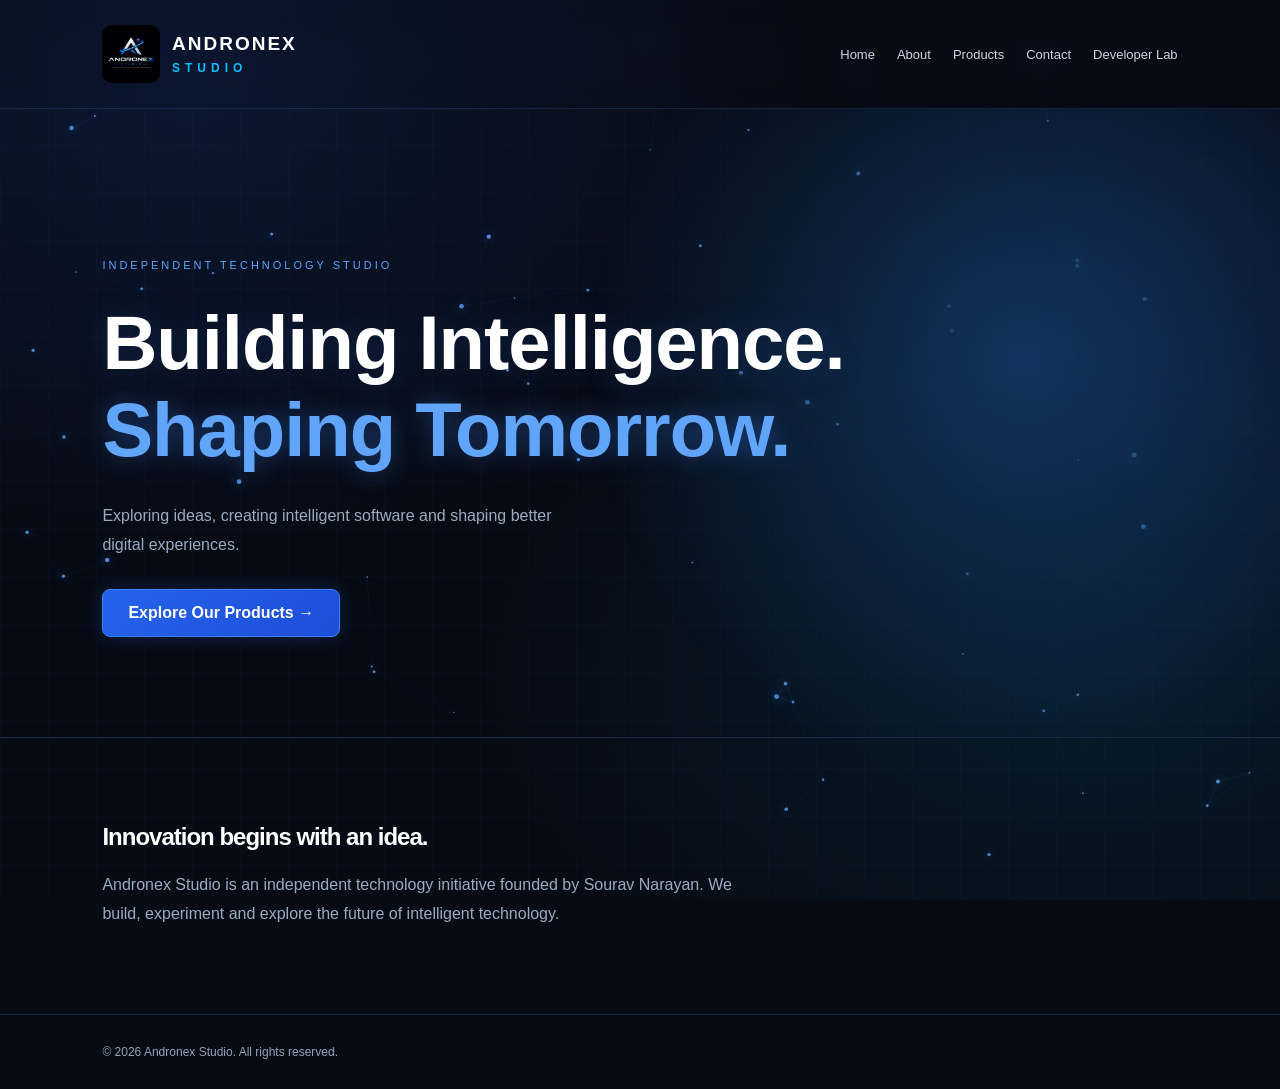
==== index.html @ 40388512 "Update index.html" ====
<!DOCTYPE html>
<html lang="en">

<head>
  <meta charset="UTF-8">
  <meta name="viewport" content="width=device-width, initial-scale=1.0">

  <!-- Primary SEO -->
  <title>Andronex Studio | Building Intelligence. Shaping Tomorrow.</title>

  <meta name="description" content="Andronex Studio is an independent technology initiative founded by Sourav Narayan, developing intelligent digital products including Orvyn, SouravAI, Growpro and GoStock.">

  <meta name="author" content="Sourav Narayan">
  <meta name="robots" content="index, follow">
  <meta name="theme-color" content="#070b14">

  <!-- Canonical URL -->
  <link rel="canonical" href="https://andronexstudio.netlify.app/">

  <!-- Google Verification -->
  <meta name="google-site-verification" content="xWqWdfDBI7e3Ag2dcmQjsqgkPykjrqPVsRVm8r3K-5A">

  <!-- Open Graph -->
  <meta property="og:type" content="website">
  <meta property="og:title" content="Andronex Studio | Building Intelligence">
  <meta property="og:description" content="Building intelligent software and shaping better digital experiences. Explore products by Andronex Studio.">
  <meta property="og:url" content="https://andronexstudio.netlify.app/">
  <meta property="og:site_name" content="Andronex Studio">
  <meta property="og:image" content="https://andronexstudio.netlify.app/andronex-logo.png">

  <!-- Twitter Card -->
  <meta name="twitter:card" content="summary">
  <meta name="twitter:title" content="Andronex Studio">
  <meta name="twitter:description" content="Building Intelligence. Shaping Tomorrow.">
  <meta name="twitter:image" content="https://andronexstudio.netlify.app/andronex-logo.png">

  <!-- Favicon -->
  <link rel="icon" type="image/png" href="andronex-logo.png">

  <!-- Stylesheet -->
  <link rel="stylesheet" href="styles.css">

  <!-- Structured Data -->
  <script type="application/ld+json">
  {
    "@context": "https://schema.org",
    "@graph": [
      {
        "@type": "Organization",
        "@id": "https://andronexstudio.netlify.app/#organization",
        "name": "Andronex Studio",
        "url": "https://andronexstudio.netlify.app/",
        "description": "An independent technology initiative founded by Sourav Narayan, building intelligent digital products.",
        "founder": {
          "@type": "Person",
          "name": "Sourav Narayan"
        },
        "logo": {
          "@type": "ImageObject",
          "url": "https://andronexstudio.netlify.app/andronex-logo.png"
        },
        "brand": [
          {"@type": "Brand", "name": "Orvyn"},
          {"@type": "Brand", "name": "SouravAI"},
          {"@type": "Brand", "name": "Growpro"},
          {"@type": "Brand", "name": "GoStock"}
        ]
      },
      {
        "@type": "WebSite",
        "@id": "https://andronexstudio.netlify.app/#website",
        "url": "https://andronexstudio.netlify.app/",
        "name": "Andronex Studio",
        "publisher": {
          "@id": "https://andronexstudio.netlify.app/#organization"
        },
        "inLanguage": "en"
      }
    ]
  }
  </script>
</head>
<body>

  <canvas id="neural-bg"></canvas>

  <script src="script.js"></script>

  <header>

    <a href="index.html" class="brand">
      <img
        src="andronex-logo.png"
        alt="Andronex Studio Logo"
        class="brand-logo"
      >

      <div class="brand-name">
        ANDRONEX
        <span>STUDIO</span>
      </div>
    </a>

    <nav>
      <a href="index.html">Home</a>
      <a href="about.html">About</a>
      <a href="products.html">Products</a>
      <a href="contact.html">Contact</a>
      <a href="developer-lab.html">Developer Lab</a>
    </nav>

  </header>

  <main class="hero">

    <div class="tag">INDEPENDENT TECHNOLOGY STUDIO</div>

    <h1>
      Building Intelligence.<br>
      <span>Shaping Tomorrow.</span>
    </h1>

    <p>
      Exploring ideas, creating intelligent software
      and shaping better digital experiences.
    </p>

    <a class="btn" href="products.html">
      Explore Our Products →
    </a>

  </main>

  <section class="about">

    <h2>Innovation begins with an idea.</h2>

    <p>
      Andronex Studio is an independent technology
      initiative founded by Sourav Narayan.
      We build, experiment and explore the future
      of intelligent technology.
    </p>

  </section>

  <footer>
    © 2026 Andronex Studio. All rights reserved.
  </footer>

</body>
</html>
---- styles.css ----
* {
  margin: 0;
  padding: 0;
  box-sizing: border-box;
}

body {
  background: #070b14;
  color: white;
  font-family: Arial, sans-serif;
}

header {
  display: flex;
  justify-content: space-between;
  align-items: center;
  padding: 25px 8%;
  border-bottom: 1px solid #1b2a40;
}

.logo {
  font-size: 21px;
  font-weight: bold;
  letter-spacing: 2px;
}

.logo span {
  display: block;
  color: #60a5fa;
  font-size: 10px;
  letter-spacing: 5px;
}

nav {
  display: flex;
  gap: 22px;
}

nav a {
  color: #aabbd0;
  text-decoration: none;
  font-size: 13px;
}

nav a:hover {
  color: #60a5fa;
}

.hero {
  min-height: 590px;
  padding: 150px 8% 100px;
  background:
    radial-gradient(
      circle at 80% 40%,
      #12335b 0%,
      transparent 40%
    );
}

.tag {
  color: #60a5fa;
  font-size: 11px;
  letter-spacing: 3px;
}

h1 {
  font-size: clamp(38px, 7vw, 76px);
  margin: 28px 0;
  line-height: 1.15;
}

h1 span {
  color: #60a5fa;
}

.hero p {
  color: #9aabc0;
  max-width: 450px;
  line-height: 1.8;
}

.btn {
  display: inline-block;
  margin-top: 30px;
  padding: 15px 24px;
  background: #60a5fa;
  color: #07101e;
  text-decoration: none;
  border-radius: 5px;
  font-weight: bold;
}

.about {
  padding: 85px 8%;
  border-top: 1px solid #1b2a40;
}

.about h2 {
  margin-bottom: 20px;
}

.about p {
  color: #9aabc0;
  line-height: 1.8;
  max-width: 650px;
}

footer {
  padding: 30px 8%;
  color: #71839a;
  border-top: 1px solid #1b2a40;
  font-size: 12px;
}

@media(max-width: 600px) {
  header {
    flex-direction: column;
    gap: 20px;
  }

  nav {
    gap: 13px;
    flex-wrap: wrap;
    justify-content: center;
  }

  .hero {
    padding-top: 110px;
  }
}

/* ===== ANDRONEX PREMIUM UPGRADE ===== */

html {
    scroll-behavior: smooth;
}

body {
    background:
        radial-gradient(ellipse at 15% 10%, rgba(37, 99, 235, 0.13), transparent 40%),
        radial-gradient(ellipse at 85% 75%, rgba(14, 165, 233, 0.10), transparent 40%),
        #070b14;
    background-attachment: fixed;
}

/* Selection */
::selection {
    background: #2563eb;
    color: white;
}

/* Header */
header {
    backdrop-filter: blur(14px);
    -webkit-backdrop-filter: blur(14px);
    border-bottom: 1px solid rgba(96, 165, 250, 0.15);
}

/* Navigation */
nav a {
    transition: color 0.3s ease, text-shadow 0.3s ease;
}

nav a:hover {
    color: #60a5fa;
    text-shadow: 0 0 12px rgba(96, 165, 250, 0.7);
}

/* Main headings */
h1, h2 {
    letter-spacing: -1px;
}

h1 {
    text-shadow: 0 0 35px rgba(59, 130, 246, 0.2);
}

/* Buttons and links */
button, .btn {
    transition: all 0.3s ease;
}

button:hover, .btn:hover {
    transform: translateY(-3px);
    box-shadow: 0 0 22px rgba(59, 130, 246, 0.35);
}

/* Cards */
.card, .product-card {
    background: rgba(15, 23, 42, 0.65);
    border: 1px solid rgba(96, 165, 250, 0.16);
    border-radius: 16px;
    padding: 24px;
    transition: all 0.3s ease;
}

.card:hover, .product-card:hover {
    transform: translateY(-6px);
    border-color: rgba(96, 165, 250, 0.6);
    box-shadow: 0 12px 35px rgba(0, 80, 255, 0.12);
}

/* Footer */
footer {
    border-top: 1px solid rgba(96, 165, 250, 0.15);
    color: #94a3b8;
}

/* Mobile adjustments */
@media (max-width: 600px) {
    h1 {
        font-size: 2.2rem;
    }

    .card, .product-card {
        padding: 18px;
    }
}

/* ===== ANDRONEX BRAND IDENTITY ===== */

.brand {
    display: flex;
    align-items: center;
    gap: 12px;
    text-decoration: none;
}

.brand-symbol {
    width: 42px;
    height: 42px;
    display: grid;
    place-items: center;
    border: 1px solid #3b82f6;
    border-radius: 12px;
    color: #60a5fa;
    font-size: 25px;
    font-weight: 900;
    background: rgba(37, 99, 235, 0.12);
    box-shadow: 0 0 18px rgba(37, 99, 235, 0.2);
}

.brand-name {
    color: white;
    font-size: 19px;
    font-weight: 800;
    letter-spacing: 2px;
}

.brand-name span {
    display: block;
    color: #60a5fa;
    font-size: 9px;
    letter-spacing: 4px;
    margin-top: 3px;
}

/* Hero branding */
.hero {
    position: relative;
    overflow: hidden;
}

.hero::before {
    content: "";
    position: absolute;
    width: 260px;
    height: 260px;
    background: #2563eb;
    filter: blur(140px);
    opacity: 0.16;
    top: 10%;
    right: -80px;
    pointer-events: none;
}

.hero h1 span {
    color: #60a5fa;
    text-shadow: 0 0 25px rgba(59, 130, 246, 0.4);
}

header {
    display: flex;
    align-items: center;
    justify-content: space-between;
    flex-wrap: wrap;
    gap: 15px;
}

nav {
    display: flex;
    align-items: center;
    gap: 22px;
}

@media (max-width: 600px) {
    header {
        justify-content: center;
    }

    nav {
        justify-content: center;
        flex-wrap: wrap;
        gap: 15px;
    }
}

/* ===== PRODUCTS SHOWCASE ===== */

.products-section {
    max-width: 1000px;
    margin: 40px auto 80px;
    padding: 20px;
    display: grid;
    grid-template-columns: repeat(2, 1fr);
    gap: 25px;
}

.product-card {
    min-height: 240px;
}

.product-card h2 {
    font-size: 32px;
    color: #60a5fa;
    letter-spacing: 3px;
}

.product-card p {
    color: #cbd5e1;
    line-height: 1.7;
}

.product-card .status {
    color: #60a5fa;
    font-size: 13px;
    margin-top: 20px;
}

@media (max-width: 600px) {
    .products-section {
        grid-template-columns: 1fr;
    }
}

/* ===== NEURAL NETWORK BACKGROUND ===== */

#neural-bg {
    position: fixed;
    inset: 0;
    width: 100%;
    height: 100%;
    z-index: -1;
    pointer-events: none;
    opacity: 0.8;
}

body {
    position: relative;
    isolation: isolate;
}

header, main, section, footer {
    position: relative;
    z-index: 1;
}

/* Subtle futuristic grid */
body::after {
    content: "";
    position: fixed;
    inset: 0;
    z-index: -1;
    pointer-events: none;
    background-image:
        linear-gradient(rgba(59,130,246,0.035) 1px, transparent 1px),
        linear-gradient(90deg, rgba(59,130,246,0.035) 1px, transparent 1px);
    background-size: 48px 48px;
}

/* ===== CINEMATIC ENTRANCE ===== */

@keyframes fadeUp {
    from {
        opacity: 0;
        transform: translateY(35px);
        filter: blur(8px);
    }

    to {
        opacity: 1;
        transform: translateY(0);
        filter: blur(0);
    }
}

@keyframes logoReveal {
    from {
        opacity: 0;
        transform: scale(0.8);
        filter: blur(10px);
    }

    to {
        opacity: 1;
        transform: scale(1);
        filter: blur(0);
    }
}

.brand {
    animation: logoReveal 1s ease-out both;
}

.hero .tag {
    animation: fadeUp 0.8s ease-out 0.2s both;
}

.hero h1 {
    animation: fadeUp 1s ease-out 0.4s both;
}

.hero p {
    animation: fadeUp 1s ease-out 0.6s both;
}

.hero .btn {
    animation: fadeUp 1s ease-out 0.8s both;
}

.about, .products-section {
    animation: fadeUp 1s ease-out both;
}

/* Respect reduced-motion preferences */
@media (prefers-reduced-motion: reduce) {
    *, *::before, *::after {
        animation-duration: 0.01ms !important;
        animation-iteration-count: 1 !important;
        scroll-behavior: auto !important;
    }
}

.btn {
    display: inline-block;
    padding: 14px 25px;
    border: 1px solid #3b82f6;
    border-radius: 8px;
    background: linear-gradient(135deg, #2563eb, #1d4ed8);
    color: white;
    text-decoration: none;
    font-weight: 600;
    box-shadow: 0 0 18px rgba(37, 99, 235, 0.25);
}

.btn:hover {
    background: linear-gradient(135deg, #3b82f6, #2563eb);
    box-shadow: 0 0 30px rgba(59, 130, 246, 0.55);
}

/* ===== PROFESSIONAL NAVIGATION ===== */

nav a {
    position: relative;
    text-decoration: none;
    color: #cbd5e1;
    padding: 8px 0;
}

nav a::after {
    content: "";
    position: absolute;
    bottom: 0;
    left: 0;
    width: 0;
    height: 2px;
    background: #60a5fa;
    transition: width 0.3s ease;
}

nav a:hover::after {
    width: 100%;
}

nav a:hover {
    color: #60a5fa;
}

@media(max-width: 600px) {
    nav {
        width: 100%;
        justify-content: center;
    }

    nav a {
        font-size: 13px;
    }
}
/* ===== STUDIO TIMELINE ===== */

.timeline {
    max-width: 800px;
    margin: 70px auto;
    padding: 25px;
}

.timeline h2 {
    margin-bottom: 35px;
}

.timeline-card {
    padding: 20px;
    margin: 18px 0;
    border-left: 3px solid #3b82f6;
    background: rgba(15, 23, 42, 0.7);
    border-radius: 0 12px 12px 0;
    transition: 0.3s ease;
}

.timeline-card:hover {
    transform: translateX(7px);
    background: rgba(30, 58, 138, 0.2);
}

.timeline-card h3 {
    color: #60a5fa;
}

.timeline-card p {
    color: #cbd5e1;
    line-height: 1.7;
}

/* ===== FINAL PERFORMANCE POLISH ===== */

img {
    max-width: 100%;
    height: auto;
}

* {
    box-sizing: border-box;
}

body {
    margin: 0;
    overflow-x: hidden;
}

a:focus-visible {
    outline: 2px solid #60a5fa;
    outline-offset: 5px;
}

@media (max-width: 600px) {
    .hero {
        padding: 70px 20px;
    }

    .about {
        padding: 30px 20px;
    }
}
/* ANDRONEX STUDIO BRANDING */

.brand {
  display: flex;
  align-items: center;
  gap: 12px;
  text-decoration: none;
}

.brand-logo {
  width: 58px;
  height: 58px;
  object-fit: contain;
  border-radius: 10px;
  flex-shrink: 0;
}

.brand-name {
  font-weight: 800;
  letter-spacing: 2px;
  line-height: 1.4;
}

.brand-name span {
  display: block;
  color: #00bfff;
  font-size: 12px;
  letter-spacing: 5px;
}

@media (max-width: 600px) {
  .brand-logo {
    width: 42px;
    height: 42px;
  }

  .brand {
    gap: 8px;
  }

  .brand-name {
    font-size: 14px;
    letter-spacing: 1px;
  }

  .brand-name span {
    font-size: 10px;
    letter-spacing: 3px;
  }
}
/* GOSTOCK PRODUCT */

.product-card.gostock {
background: linear-gradient(
145deg,
#102c2b,
#0b1020 75%
);
border-color: #1d6258;
}

.product-card.gostock:hover {
border-color: #20d6ad;
}

.gostock .product-icon {
background: #16453e;
}

.gostock .product-category {
color: #42e6bd;
}

.gostock .status {
color: #72f0c7;
}

.gostock .btn {
background: #087f68;
border-color: #087f68;
}

.gostock .btn:hover {
background: #0ba487;
}

.gostock .btn-outline {
background: transparent;
border-color: #28776a;
}

.gostock .btn-outline:hover {
background: #123b35;
}
/* GROWPRO */

.product-card.growpro {
    background: linear-gradient(
        145deg,
        #142b32,
        #0b1020 75%
    );
    border-color: #24534d;
}

.product-card.growpro:hover {
    border-color: #35d6a0;
}

.growpro .product-icon {
    background: #173e39;
}

.growpro .product-category {
    color: #53e0ad;
}

.growpro .status {
    color: #75edbd;
}

.growpro .btn {
    background: #159b78;
    border-color: #159b78;
}

.growpro .btn:hover {
    background: #20b58e;
}

.growpro .btn-outline {
    background: transparent;
    border-color: #347c6b;
}

.growpro .btn-outline:hover {
    background: #173a34;
}
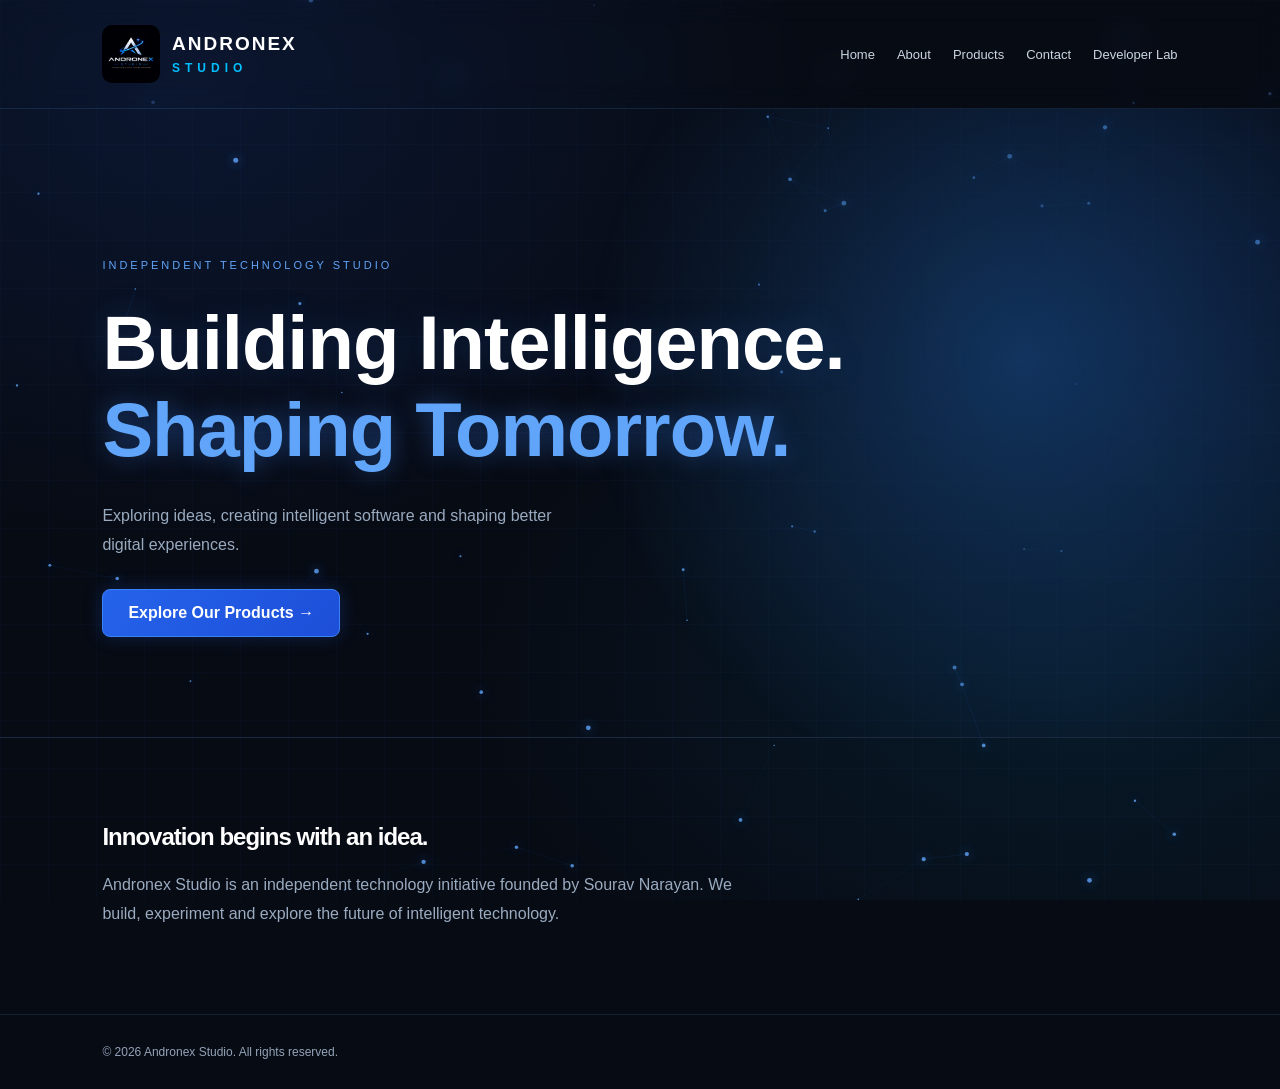
==== commit e980832f: "Update index.html" ====
--- a/index.html
+++ b/index.html
@@ -15,7 +15,7 @@
   <meta name="theme-color" content="#070b14">
 
   <!-- Canonical URL -->
-  <link rel="canonical" href="https://andronexstudio.netlify.app/">
+  <link rel="canonical" href="https://souravnarayan18-png.github.io/andronex-studio/">
 
   <!-- Google Verification -->
   <meta name="google-site-verification" content="xWqWdfDBI7e3Ag2dcmQjsqgkPykjrqPVsRVm8r3K-5A">
@@ -24,15 +24,15 @@
   <meta property="og:type" content="website">
   <meta property="og:title" content="Andronex Studio | Building Intelligence">
   <meta property="og:description" content="Building intelligent software and shaping better digital experiences. Explore products by Andronex Studio.">
-  <meta property="og:url" content="https://andronexstudio.netlify.app/">
+  <meta property="og:url" content="https://souravnarayan18-png.github.io/andronex-studio/">
   <meta property="og:site_name" content="Andronex Studio">
-  <meta property="og:image" content="https://andronexstudio.netlify.app/andronex-logo.png">
+  <meta property="og:image" content="https://souravnarayan18-png.github.io/andronex-studio/andronex-logo.png">
 
   <!-- Twitter Card -->
   <meta name="twitter:card" content="summary">
   <meta name="twitter:title" content="Andronex Studio">
   <meta name="twitter:description" content="Building Intelligence. Shaping Tomorrow.">
-  <meta name="twitter:image" content="https://andronexstudio.netlify.app/andronex-logo.png">
+  <meta name="twitter:image" content="https://souravnarayan18-png.github.io/andronex-studio/andronex-logo.png">
 
   <!-- Favicon -->
   <link rel="icon" type="image/png" href="andronex-logo.png">
@@ -47,9 +47,9 @@
     "@graph": [
       {
         "@type": "Organization",
-        "@id": "https://andronexstudio.netlify.app/#organization",
+        "@id": "https://souravnarayan18-png.github.io/andronex-studio/#organization",
         "name": "Andronex Studio",
-        "url": "https://andronexstudio.netlify.app/",
+        "url": "https://souravnarayan18-png.github.io/andronex-studio/",
         "description": "An independent technology initiative founded by Sourav Narayan, building intelligent digital products.",
         "founder": {
           "@type": "Person",
@@ -57,7 +57,7 @@
         },
         "logo": {
           "@type": "ImageObject",
-          "url": "https://andronexstudio.netlify.app/andronex-logo.png"
+          "url": "https://souravnarayan18-png.github.io/andronex-studio/andronex-logo.png"
         },
         "brand": [
           {"@type": "Brand", "name": "Orvyn"},
@@ -68,11 +68,11 @@
       },
       {
         "@type": "WebSite",
-        "@id": "https://andronexstudio.netlify.app/#website",
-        "url": "https://andronexstudio.netlify.app/",
+        "@id": "https://souravnarayan18-png.github.io/andronex-studio/#website",
+        "url": "https://souravnarayan18-png.github.io/andronex-studio/",
         "name": "Andronex Studio",
         "publisher": {
-          "@id": "https://andronexstudio.netlify.app/#organization"
+          "@id": "https://souravnarayan18-png.github.io/andronex-studio/#organization"
         },
         "inLanguage": "en"
       }
@@ -80,6 +80,7 @@
   }
   </script>
 </head>
+
 <body>
 
   <canvas id="neural-bg"></canvas>
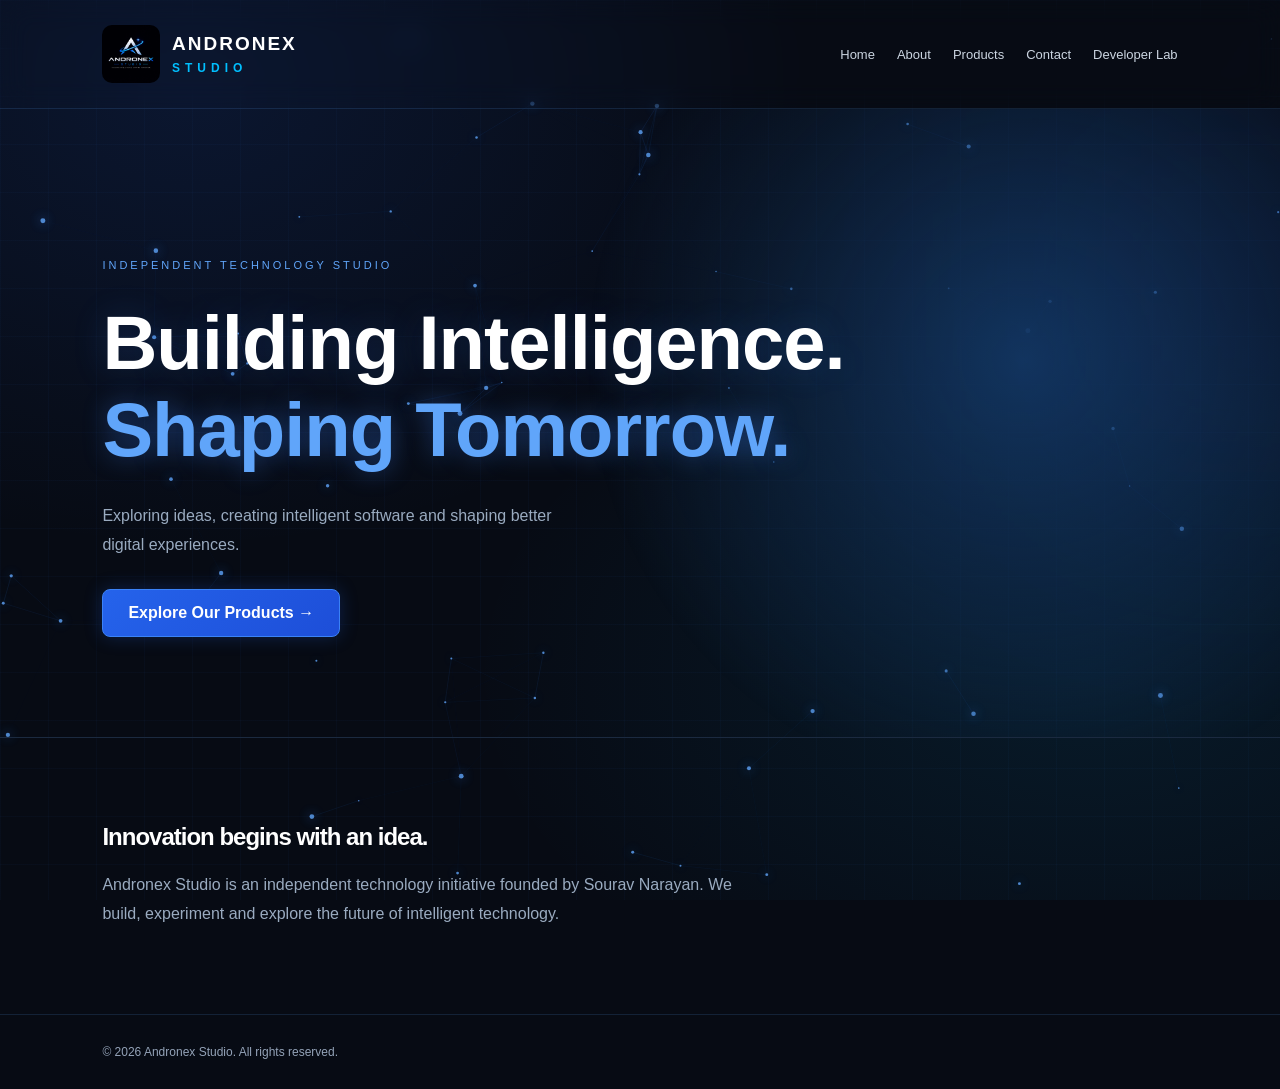
==== commit 0671eb4d: "Update index.html" ====
--- a/index.html
+++ b/index.html
@@ -42,42 +42,17 @@
 
   <!-- Structured Data -->
   <script type="application/ld+json">
-  {
-    "@context": "https://schema.org",
-    "@graph": [
-      {
-        "@type": "Organization",
-        "@id": "https://souravnarayan18-png.github.io/andronex-studio/#organization",
-        "name": "Andronex Studio",
-        "url": "https://souravnarayan18-png.github.io/andronex-studio/",
-        "description": "An independent technology initiative founded by Sourav Narayan, building intelligent digital products.",
-        "founder": {
-          "@type": "Person",
-          "name": "Sourav Narayan"
-        },
-        "logo": {
-          "@type": "ImageObject",
-          "url": "https://souravnarayan18-png.github.io/andronex-studio/andronex-logo.png"
-        },
-        "brand": [
-          {"@type": "Brand", "name": "Orvyn"},
-          {"@type": "Brand", "name": "SouravAI"},
-          {"@type": "Brand", "name": "Growpro"},
-          {"@type": "Brand", "name": "GoStock"}
-        ]
-      },
-      {
-        "@type": "WebSite",
-        "@id": "https://souravnarayan18-png.github.io/andronex-studio/#website",
-        "url": "https://souravnarayan18-png.github.io/andronex-studio/",
-        "name": "Andronex Studio",
-        "publisher": {
-          "@id": "https://souravnarayan18-png.github.io/andronex-studio/#organization"
-        },
-        "inLanguage": "en"
-      }
-    ]
+{
+  "@context": "https://schema.org",
+  "@type": "Organization",
+  "name": "Andronex Studio",
+  "url": "https://andronexstudio.netlify.app/",
+  "description": "Andronex Studio is an independent technology initiative founded by Sourav Narayan, developing AI-powered applications, intelligent digital products and innovative software solutions.",
+  "founder": {
+    "@type": "Person",
+    "name": "Sourav Narayan"
   }
+}
   </script>
 </head>
 
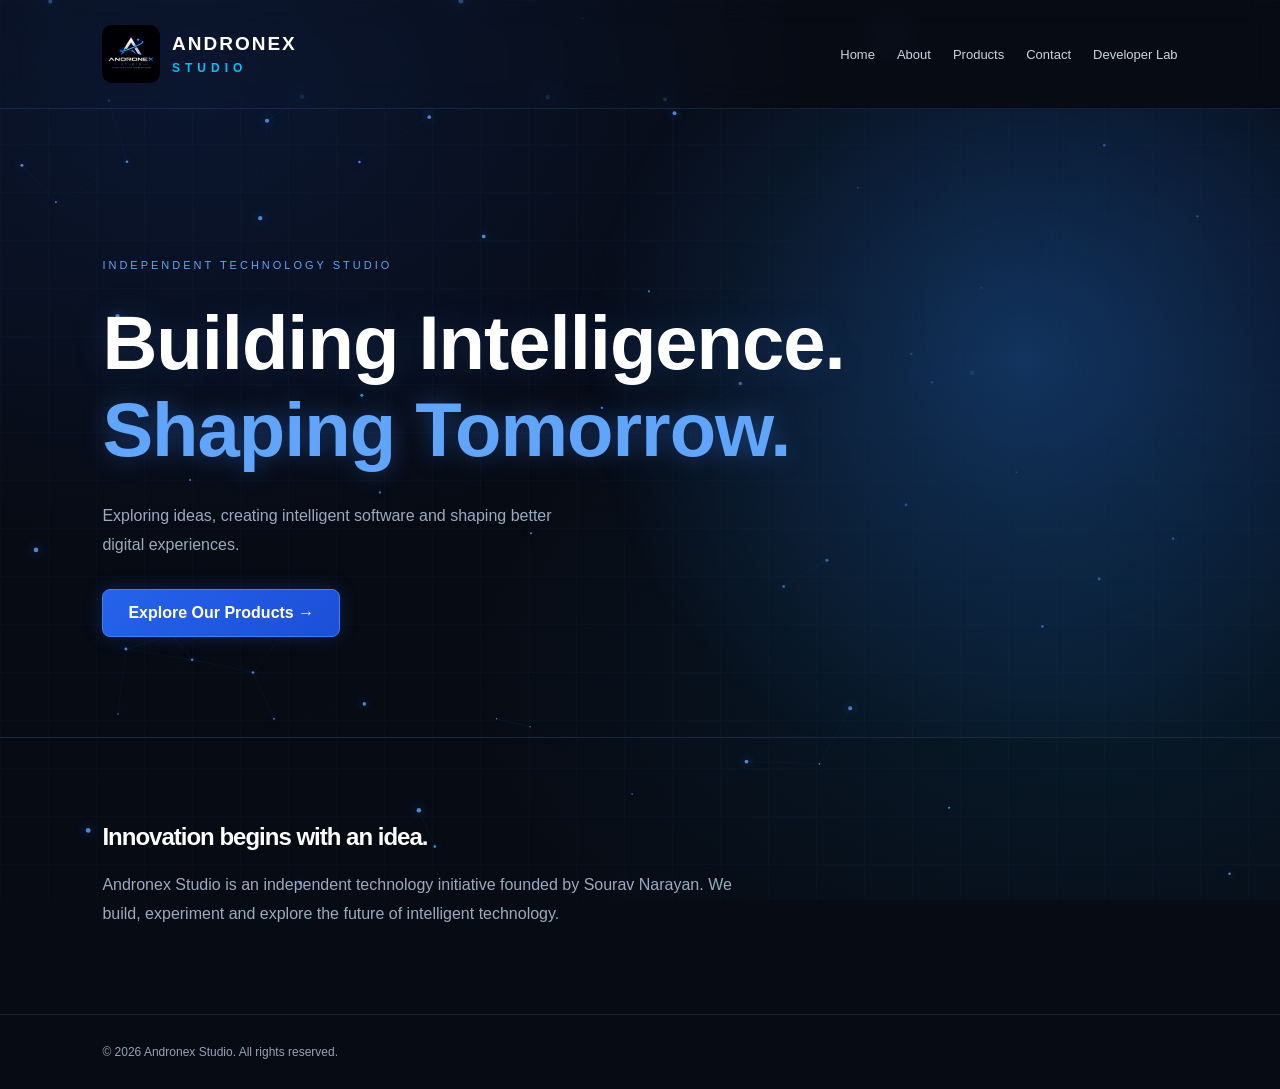
==== commit a9383b20: "Update index.html" ====
--- a/index.html
+++ b/index.html
@@ -41,15 +41,23 @@
   <link rel="stylesheet" href="styles.css">
 
   <!-- Structured Data -->
-  <script type="application/ld+json">
+  <!-- Andronex Studio Organization Schema -->
+<script type="application/ld+json">
 {
   "@context": "https://schema.org",
   "@type": "Organization",
+  "@id": "https://souravnarayan18-png.github.io/andronex-studio/#organization",
   "name": "Andronex Studio",
-  "url": "https://andronexstudio.netlify.app/",
+  "alternateName": "Andronex",
+  "url": "https://souravnarayan18-png.github.io/andronex-studio/",
+  "logo": {
+    "@type": "ImageObject",
+    "url": "https://souravnarayan18-png.github.io/andronex-studio/andronex-logo.png"
+  },
   "description": "Andronex Studio is an independent technology initiative founded by Sourav Narayan, developing AI-powered applications, intelligent digital products and innovative software solutions.",
   "founder": {
     "@type": "Person",
+    "@id": "https://souravnarayan18-png.github.io/andronex-studio/#founder",
     "name": "Sourav Narayan"
   }
 }
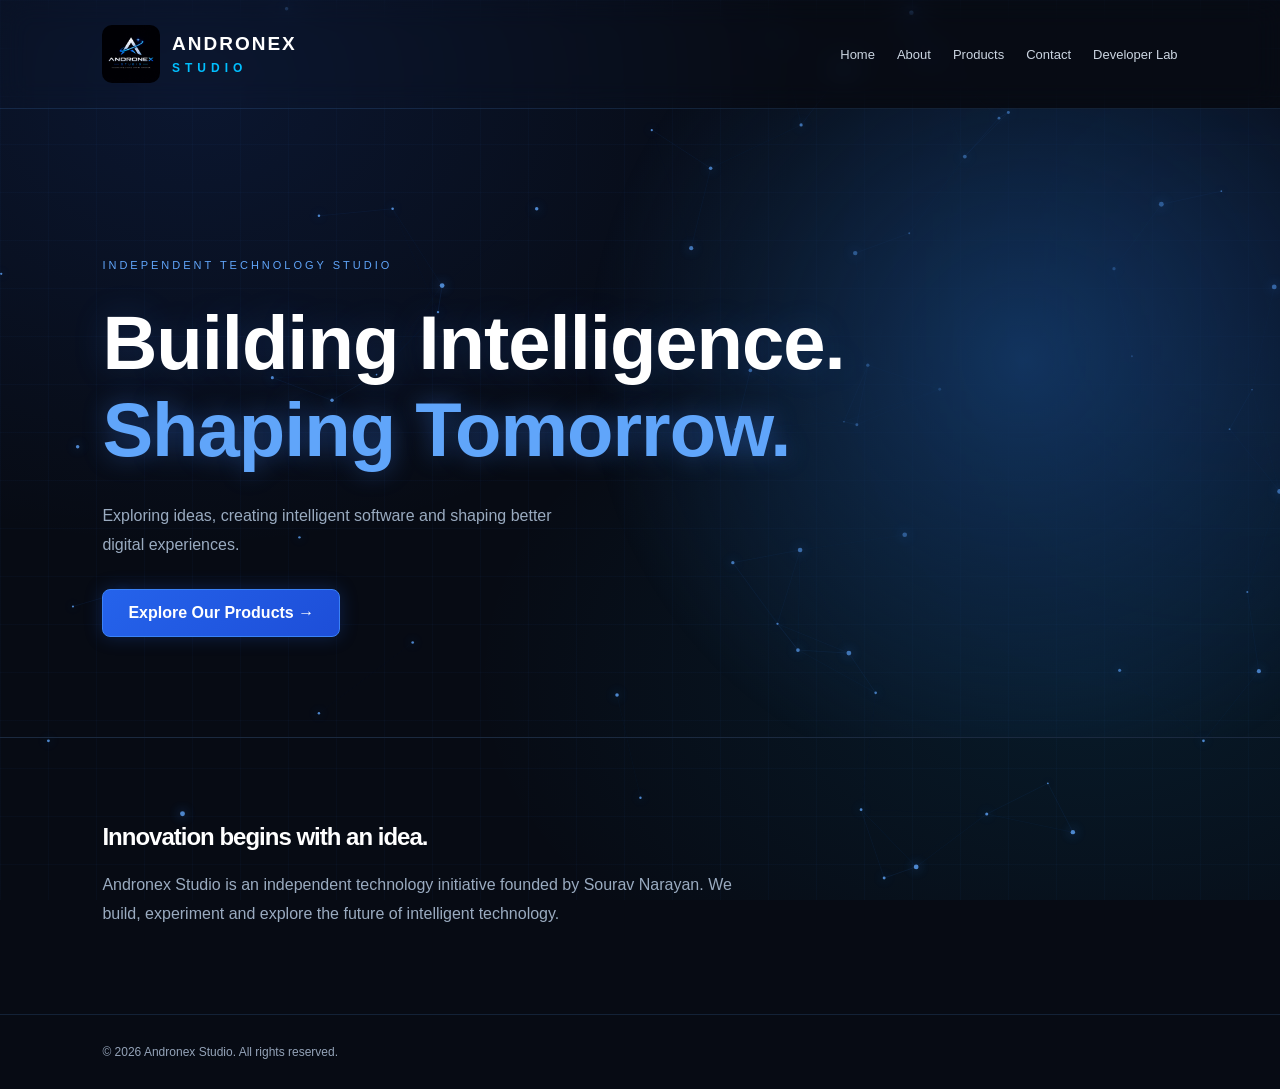
==== commit ea7e8782: "Update index.html" ====
--- a/index.html
+++ b/index.html
@@ -15,7 +15,7 @@
   <meta name="theme-color" content="#070b14">
 
   <!-- Canonical URL -->
-  <link rel="canonical" href="https://souravnarayan18-png.github.io/andronex-studio/">
+  <link rel="canonical" href="https://andronexstudio.netlify.app">
 
   <!-- Google Verification -->
   <meta name="google-site-verification" content="xWqWdfDBI7e3Ag2dcmQjsqgkPykjrqPVsRVm8r3K-5A">
@@ -24,15 +24,15 @@
   <meta property="og:type" content="website">
   <meta property="og:title" content="Andronex Studio | Building Intelligence">
   <meta property="og:description" content="Building intelligent software and shaping better digital experiences. Explore products by Andronex Studio.">
-  <meta property="og:url" content="https://souravnarayan18-png.github.io/andronex-studio/">
+  <meta property="og:url" content="https://andronexstudio.netlify.app">
   <meta property="og:site_name" content="Andronex Studio">
-  <meta property="og:image" content="https://souravnarayan18-png.github.io/andronex-studio/andronex-logo.png">
+  <meta property="og:image" content="https://andronexstudio.netlify.app/andronex-logo.png">
 
   <!-- Twitter Card -->
   <meta name="twitter:card" content="summary">
   <meta name="twitter:title" content="Andronex Studio">
   <meta name="twitter:description" content="Building Intelligence. Shaping Tomorrow.">
-  <meta name="twitter:image" content="https://souravnarayan18-png.github.io/andronex-studio/andronex-logo.png">
+  <meta name="twitter:image" content="https://andronexstudio.netlify.app/andronex-logo.png">
 
   <!-- Favicon -->
   <link rel="icon" type="image/png" href="andronex-logo.png">
@@ -46,10 +46,10 @@
 {
   "@context": "https://schema.org",
   "@type": "Organization",
-  "@id": "https://souravnarayan18-png.github.io/andronex-studio/#organization",
+  "@id": "https://andronexstudio.netlify.app/#organization",
   "name": "Andronex Studio",
   "alternateName": "Andronex",
-  "url": "https://souravnarayan18-png.github.io/andronex-studio/",
+  "url": "https://andronexstudio.netlify.app/",
   "logo": {
     "@type": "ImageObject",
     "url": "https://souravnarayan18-png.github.io/andronex-studio/andronex-logo.png"
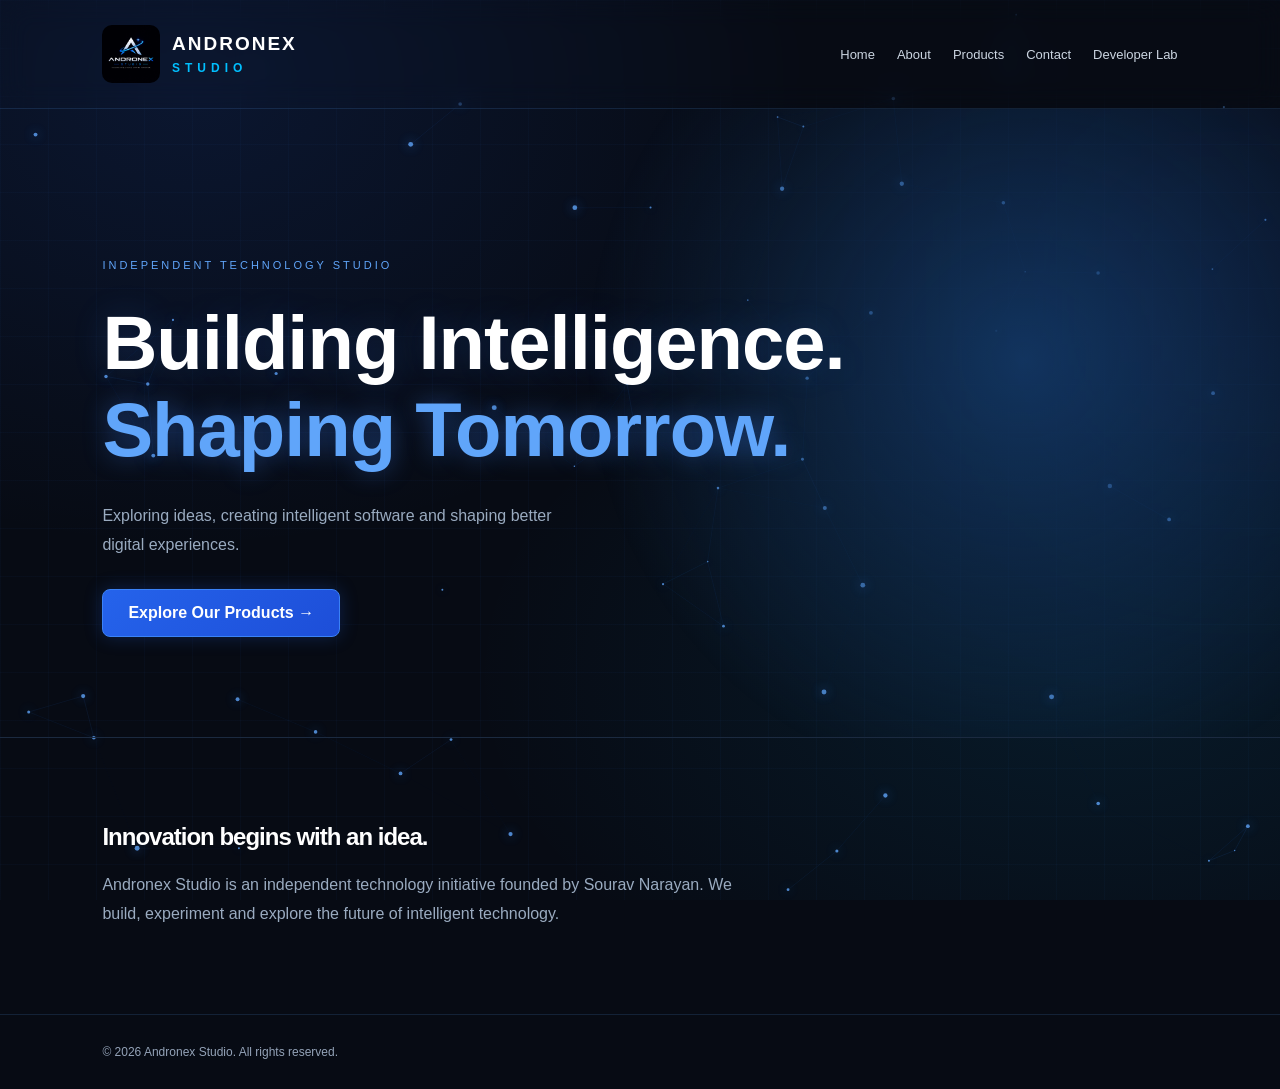
==== commit 07a870f3: "Update index.html" ====
--- a/index.html
+++ b/index.html
@@ -1,136 +1,76 @@
-<!DOCTYPE html>
-<html lang="en">
+<!DOCTYPE html>  <html lang="en">  <head>  
+  <meta charset="UTF-8">  
+  <meta name="viewport" content="width=device-width, initial-scale=1.0">    <!-- Primary SEO -->    <title>Andronex Studio | Building Intelligence. Shaping Tomorrow.</title>    <meta name="description" content="Andronex Studio is an independent technology initiative founded by Sourav Narayan, developing intelligent digital products including Orvyn, SouravAI, Growpro and GoStock.">    <meta name="author" content="Sourav Narayan">  
+  <meta name="robots" content="index, follow">  
+  <meta name="theme-color" content="#070b14">    <!-- Canonical URL -->    <link rel="canonical" href="https://souravnarayan18-png.github.io/andronex-studio/">    <!-- Google Verification -->    <meta name="google-site-verification" content="xWqWdfDBI7e3Ag2dcmQjsqgkPykjrqPVsRVm8r3K-5A">    <!-- Open Graph -->    <meta property="og:type" content="website">  
+  <meta property="og:title" content="Andronex Studio | Building Intelligence">  
+  <meta property="og:description" content="Building intelligent software and shaping better digital experiences. Explore products by Andronex Studio.">  
+  <meta property="og:url" content="https://souravnarayan18-png.github.io/andronex-studio/">  
+  <meta property="og:site_name" content="Andronex Studio">  
+  <meta property="og:image" content="https://souravnarayan18-png.github.io/andronex-studio/andronex-logo.png">    <!-- Twitter Card -->    <meta name="twitter:card" content="summary">  
+  <meta name="twitter:title" content="Andronex Studio">  
+  <meta name="twitter:description" content="Building Intelligence. Shaping Tomorrow.">  
+  <meta name="twitter:image" content="https://souravnarayan18-png.github.io/andronex-studio/andronex-logo.png">    <!-- Favicon -->    <link rel="icon" type="image/png" href="andronex-logo.png">    <!-- Stylesheet -->    <link rel="stylesheet" href="styles.css">    <!-- Structured Data -->    <script type="application/ld+json">  
+{  
+  "@context": "https://schema.org",  
+  "@type": "Organization",  
+  "name": "Andronex Studio",  
+  "url": "https://andronexstudio.netlify.app/",  
+  "description": "Andronex Studio is an independent technology initiative founded by Sourav Narayan, developing AI-powered applications, intelligent digital products and innovative software solutions.",  
+  "founder": {  
+    "@type": "Person",  
+    "name": "Sourav Narayan"  
+  }  
+}  
+  </script>  </head>  <body>  <canvas id="neural-bg"></canvas>
 
-<head>
-  <meta charset="UTF-8">
-  <meta name="viewport" content="width=device-width, initial-scale=1.0">
+  <script src="script.js"></script>    <header>  <a href="index.html" class="brand">  
+  <img  
+    src="andronex-logo.png"  
+    alt="Andronex Studio Logo"  
+    class="brand-logo"  
+  >  
 
-  <!-- Primary SEO -->
-  <title>Andronex Studio | Building Intelligence. Shaping Tomorrow.</title>
+  <div class="brand-name">  
+    ANDRONEX  
+    <span>STUDIO</span>  
+  </div>  
+</a>  
 
-  <meta name="description" content="Andronex Studio is an independent technology initiative founded by Sourav Narayan, developing intelligent digital products including Orvyn, SouravAI, Growpro and GoStock.">
+<nav>  
+  <a href="index.html">Home</a>  
+  <a href="about.html">About</a>  
+  <a href="products.html">Products</a>  
+  <a href="contact.html">Contact</a>  
+  <a href="developer-lab.html">Developer Lab</a>  
+</nav>
 
-  <meta name="author" content="Sourav Narayan">
-  <meta name="robots" content="index, follow">
-  <meta name="theme-color" content="#070b14">
+  </header>    <main class="hero">  <div class="tag">INDEPENDENT TECHNOLOGY STUDIO</div>  
 
-  <!-- Canonical URL -->
-  <link rel="canonical" href="https://andronexstudio.netlify.app">
+<h1>  
+  Building Intelligence.<br>  
+  <span>Shaping Tomorrow.</span>  
+</h1>  
 
-  <!-- Google Verification -->
-  <meta name="google-site-verification" content="xWqWdfDBI7e3Ag2dcmQjsqgkPykjrqPVsRVm8r3K-5A">
+<p>  
+  Exploring ideas, creating intelligent software  
+  and shaping better digital experiences.  
+</p>  
 
-  <!-- Open Graph -->
-  <meta property="og:type" content="website">
-  <meta property="og:title" content="Andronex Studio | Building Intelligence">
-  <meta property="og:description" content="Building intelligent software and shaping better digital experiences. Explore products by Andronex Studio.">
-  <meta property="og:url" content="https://andronexstudio.netlify.app">
-  <meta property="og:site_name" content="Andronex Studio">
-  <meta property="og:image" content="https://andronexstudio.netlify.app/andronex-logo.png">
+<a class="btn" href="products.html">  
+  Explore Our Products →  
+</a>
 
-  <!-- Twitter Card -->
-  <meta name="twitter:card" content="summary">
-  <meta name="twitter:title" content="Andronex Studio">
-  <meta name="twitter:description" content="Building Intelligence. Shaping Tomorrow.">
-  <meta name="twitter:image" content="https://andronexstudio.netlify.app/andronex-logo.png">
+  </main>    <section class="about">  <h2>Innovation begins with an idea.</h2>  
 
-  <!-- Favicon -->
-  <link rel="icon" type="image/png" href="andronex-logo.png">
+<p>  
+  Andronex Studio is an independent technology  
+  initiative founded by Sourav Narayan.  
+  We build, experiment and explore the future  
+  of intelligent technology.  
+</p>
 
-  <!-- Stylesheet -->
-  <link rel="stylesheet" href="styles.css">
-
-  <!-- Structured Data -->
-  <!-- Andronex Studio Organization Schema -->
-<script type="application/ld+json">
-{
-  "@context": "https://schema.org",
-  "@type": "Organization",
-  "@id": "https://andronexstudio.netlify.app/#organization",
-  "name": "Andronex Studio",
-  "alternateName": "Andronex",
-  "url": "https://andronexstudio.netlify.app/",
-  "logo": {
-    "@type": "ImageObject",
-    "url": "https://souravnarayan18-png.github.io/andronex-studio/andronex-logo.png"
-  },
-  "description": "Andronex Studio is an independent technology initiative founded by Sourav Narayan, developing AI-powered applications, intelligent digital products and innovative software solutions.",
-  "founder": {
-    "@type": "Person",
-    "@id": "https://souravnarayan18-png.github.io/andronex-studio/#founder",
-    "name": "Sourav Narayan"
-  }
-}
-  </script>
-</head>
-
-<body>
-
-  <canvas id="neural-bg"></canvas>
-
-  <script src="script.js"></script>
-
-  <header>
-
-    <a href="index.html" class="brand">
-      <img
-        src="andronex-logo.png"
-        alt="Andronex Studio Logo"
-        class="brand-logo"
-      >
-
-      <div class="brand-name">
-        ANDRONEX
-        <span>STUDIO</span>
-      </div>
-    </a>
-
-    <nav>
-      <a href="index.html">Home</a>
-      <a href="about.html">About</a>
-      <a href="products.html">Products</a>
-      <a href="contact.html">Contact</a>
-      <a href="developer-lab.html">Developer Lab</a>
-    </nav>
-
-  </header>
-
-  <main class="hero">
-
-    <div class="tag">INDEPENDENT TECHNOLOGY STUDIO</div>
-
-    <h1>
-      Building Intelligence.<br>
-      <span>Shaping Tomorrow.</span>
-    </h1>
-
-    <p>
-      Exploring ideas, creating intelligent software
-      and shaping better digital experiences.
-    </p>
-
-    <a class="btn" href="products.html">
-      Explore Our Products →
-    </a>
-
-  </main>
-
-  <section class="about">
-
-    <h2>Innovation begins with an idea.</h2>
-
-    <p>
-      Andronex Studio is an independent technology
-      initiative founded by Sourav Narayan.
-      We build, experiment and explore the future
-      of intelligent technology.
-    </p>
-
-  </section>
-
-  <footer>
-    © 2026 Andronex Studio. All rights reserved.
-  </footer>
-
-</body>
-</html>
+  </section>    <footer>  
+    © 2026 Andronex Studio. All rights reserved.  
+  </footer>  </body>  
+  </html>
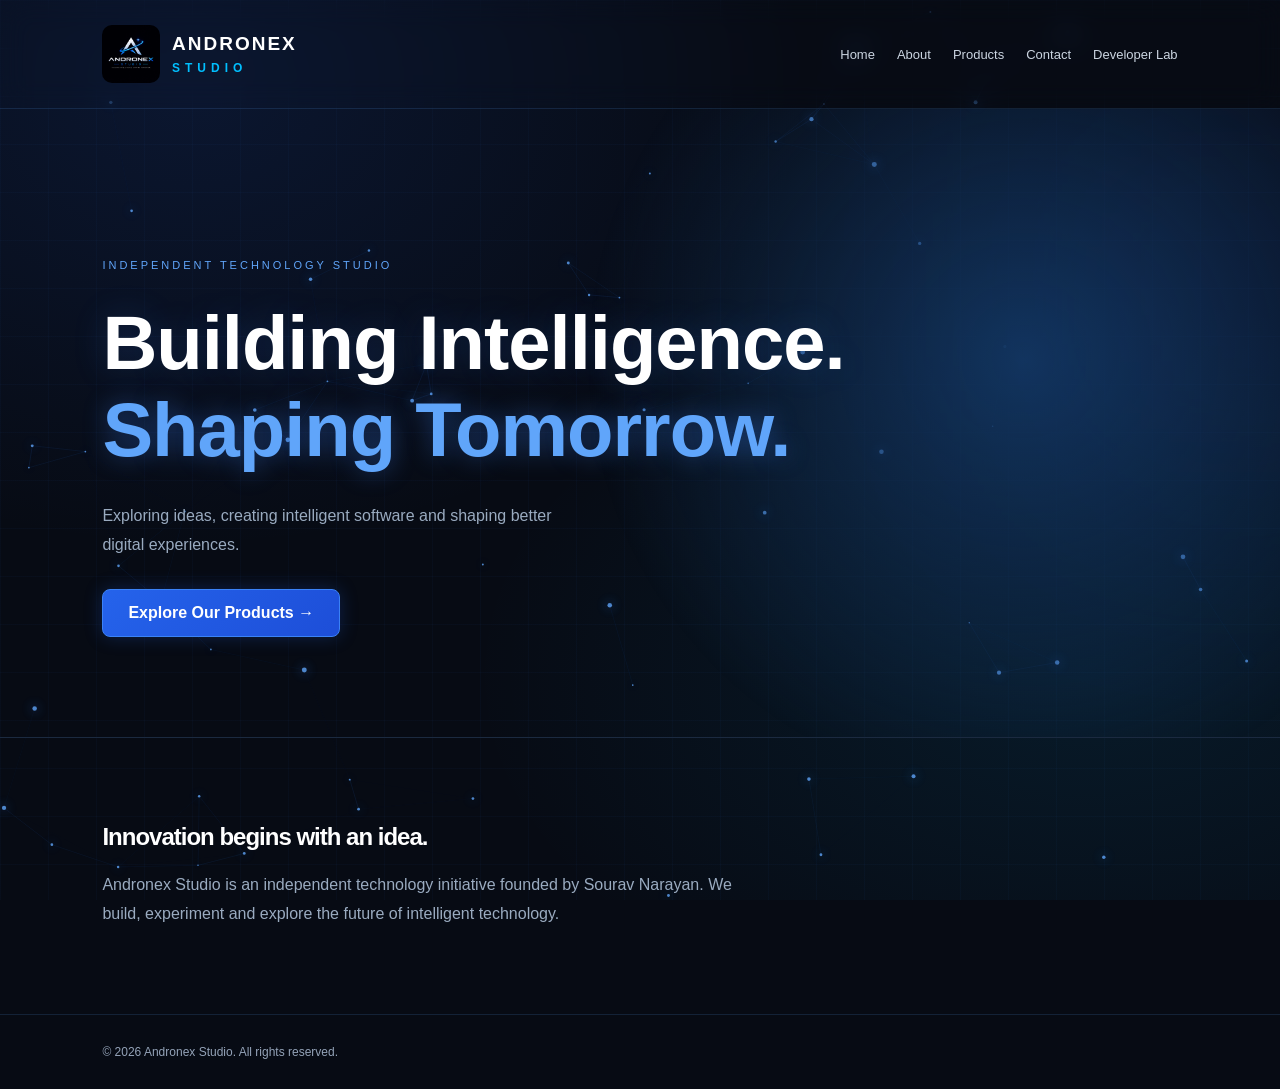
==== commit 576ab289: "Update index.html" ====
--- a/index.html
+++ b/index.html
@@ -15,7 +15,7 @@
   "@context": "https://schema.org",  
   "@type": "Organization",  
   "name": "Andronex Studio",  
-  "url": "https://andronexstudio.netlify.app/",  
+  "url": "https://souravnarayan18-png.github.io/andronex-studio/",  
   "description": "Andronex Studio is an independent technology initiative founded by Sourav Narayan, developing AI-powered applications, intelligent digital products and innovative software solutions.",  
   "founder": {  
     "@type": "Person",  
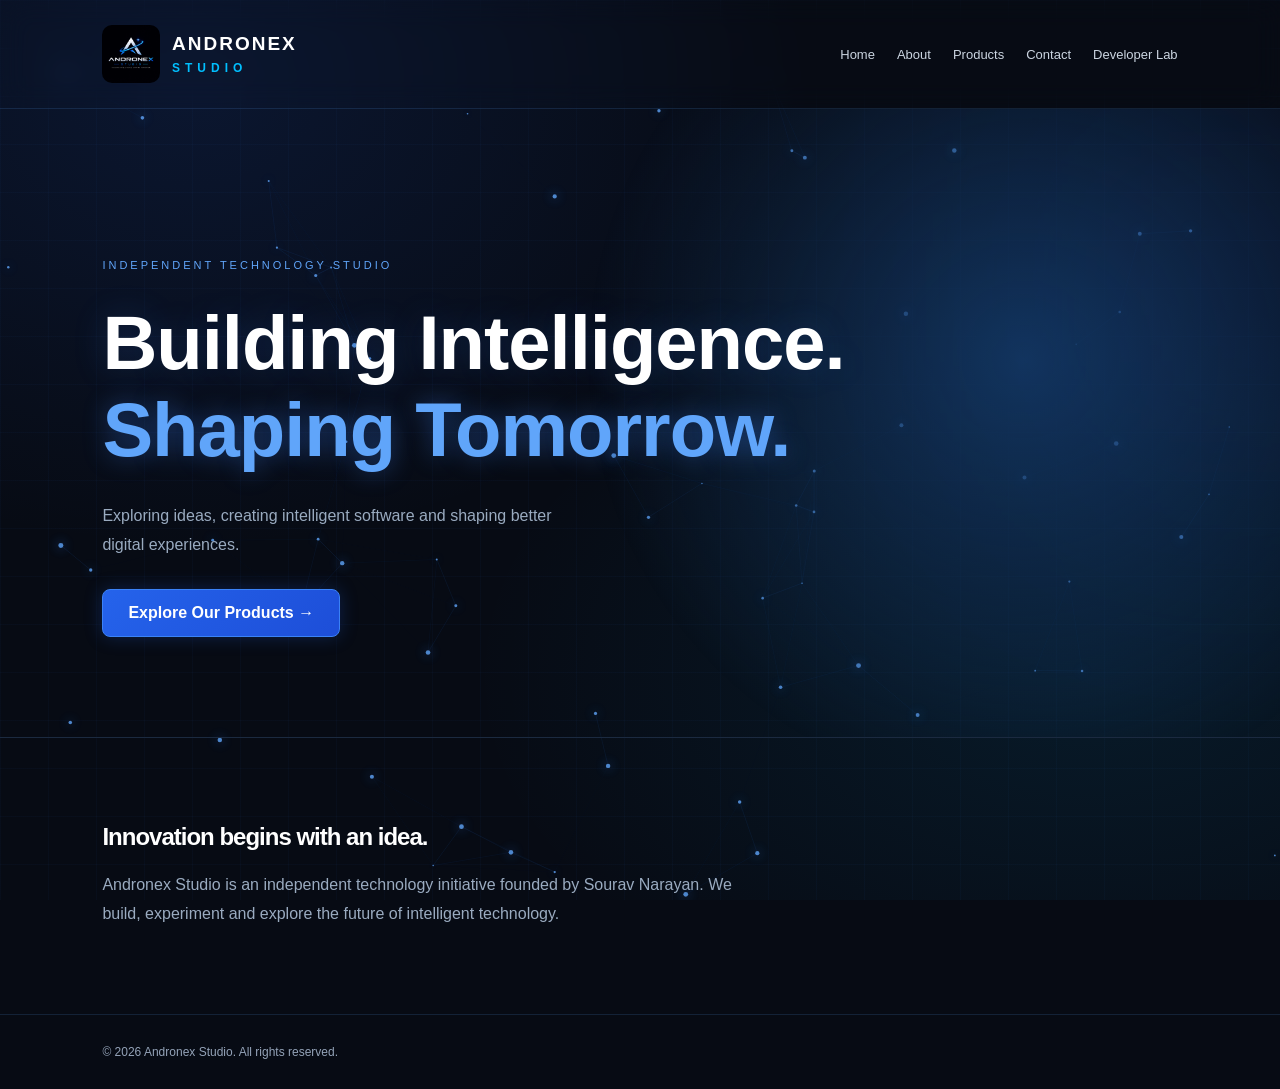
==== commit c887c19e: "Update index.html" ====
--- a/index.html
+++ b/index.html
@@ -1,76 +1,128 @@
-<!DOCTYPE html>  <html lang="en">  <head>  
-  <meta charset="UTF-8">  
-  <meta name="viewport" content="width=device-width, initial-scale=1.0">    <!-- Primary SEO -->    <title>Andronex Studio | Building Intelligence. Shaping Tomorrow.</title>    <meta name="description" content="Andronex Studio is an independent technology initiative founded by Sourav Narayan, developing intelligent digital products including Orvyn, SouravAI, Growpro and GoStock.">    <meta name="author" content="Sourav Narayan">  
-  <meta name="robots" content="index, follow">  
-  <meta name="theme-color" content="#070b14">    <!-- Canonical URL -->    <link rel="canonical" href="https://souravnarayan18-png.github.io/andronex-studio/">    <!-- Google Verification -->    <meta name="google-site-verification" content="xWqWdfDBI7e3Ag2dcmQjsqgkPykjrqPVsRVm8r3K-5A">    <!-- Open Graph -->    <meta property="og:type" content="website">  
-  <meta property="og:title" content="Andronex Studio | Building Intelligence">  
-  <meta property="og:description" content="Building intelligent software and shaping better digital experiences. Explore products by Andronex Studio.">  
-  <meta property="og:url" content="https://souravnarayan18-png.github.io/andronex-studio/">  
-  <meta property="og:site_name" content="Andronex Studio">  
-  <meta property="og:image" content="https://souravnarayan18-png.github.io/andronex-studio/andronex-logo.png">    <!-- Twitter Card -->    <meta name="twitter:card" content="summary">  
-  <meta name="twitter:title" content="Andronex Studio">  
-  <meta name="twitter:description" content="Building Intelligence. Shaping Tomorrow.">  
-  <meta name="twitter:image" content="https://souravnarayan18-png.github.io/andronex-studio/andronex-logo.png">    <!-- Favicon -->    <link rel="icon" type="image/png" href="andronex-logo.png">    <!-- Stylesheet -->    <link rel="stylesheet" href="styles.css">    <!-- Structured Data -->    <script type="application/ld+json">  
-{  
-  "@context": "https://schema.org",  
-  "@type": "Organization",  
-  "name": "Andronex Studio",  
-  "url": "https://souravnarayan18-png.github.io/andronex-studio/",  
-  "description": "Andronex Studio is an independent technology initiative founded by Sourav Narayan, developing AI-powered applications, intelligent digital products and innovative software solutions.",  
-  "founder": {  
-    "@type": "Person",  
-    "name": "Sourav Narayan"  
-  }  
-}  
-  </script>  </head>  <body>  <canvas id="neural-bg"></canvas>
+<!DOCTYPE html>
+<html lang="en">
 
-  <script src="script.js"></script>    <header>  <a href="index.html" class="brand">  
-  <img  
-    src="andronex-logo.png"  
-    alt="Andronex Studio Logo"  
-    class="brand-logo"  
-  >  
+<head>
+  <meta charset="UTF-8">
+  <meta name="viewport" content="width=device-width, initial-scale=1.0">
 
-  <div class="brand-name">  
-    ANDRONEX  
-    <span>STUDIO</span>  
-  </div>  
-</a>  
+  <!-- Primary SEO -->
+  <title>Andronex Studio | Building Intelligence. Shaping Tomorrow.</title>
 
-<nav>  
-  <a href="index.html">Home</a>  
-  <a href="about.html">About</a>  
-  <a href="products.html">Products</a>  
-  <a href="contact.html">Contact</a>  
-  <a href="developer-lab.html">Developer Lab</a>  
-</nav>
+  <meta name="description" content="Andronex Studio is an independent technology initiative founded by Sourav Narayan, developing intelligent digital products including Orvyn, SouravAI, Growpro and GoStock.">
 
-  </header>    <main class="hero">  <div class="tag">INDEPENDENT TECHNOLOGY STUDIO</div>  
+  <meta name="author" content="Sourav Narayan">
+  <meta name="robots" content="index, follow">
+  <meta name="theme-color" content="#070b14">
 
-<h1>  
-  Building Intelligence.<br>  
-  <span>Shaping Tomorrow.</span>  
-</h1>  
+  <!-- Canonical URL -->
+  <link rel="canonical" href="https://souravnarayan18-png.github.io/andronex-studio/">
 
-<p>  
-  Exploring ideas, creating intelligent software  
-  and shaping better digital experiences.  
-</p>  
+  <!-- Google Verification -->
+  <meta name="google-site-verification" content="xWqWdfDBI7e3Ag2dcmQjsqgkPykjrqPVsRVm8r3K-5A">
 
-<a class="btn" href="products.html">  
-  Explore Our Products →  
-</a>
+  <!-- Open Graph -->
+  <meta property="og:type" content="website">
+  <meta property="og:title" content="Andronex Studio | Building Intelligence">
+  <meta property="og:description" content="Building intelligent software and shaping better digital experiences. Explore products by Andronex Studio.">
+  <meta property="og:url" content="https://souravnarayan18-png.github.io/andronex-studio/">
+  <meta property="og:site_name" content="Andronex Studio">
+  <meta property="og:image" content="https://souravnarayan18-png.github.io/andronex-studio/andronex-logo.png">
 
-  </main>    <section class="about">  <h2>Innovation begins with an idea.</h2>  
+  <!-- Twitter Card -->
+  <meta name="twitter:card" content="summary">
+  <meta name="twitter:title" content="Andronex Studio">
+  <meta name="twitter:description" content="Building Intelligence. Shaping Tomorrow.">
+  <meta name="twitter:image" content="https://souravnarayan18-png.github.io/andronex-studio/andronex-logo.png">
 
-<p>  
-  Andronex Studio is an independent technology  
-  initiative founded by Sourav Narayan.  
-  We build, experiment and explore the future  
-  of intelligent technology.  
-</p>
+  <!-- Favicon -->
+  <link rel="icon" type="image/png" href="andronex-logo.png">
 
-  </section>    <footer>  
-    © 2026 Andronex Studio. All rights reserved.  
-  </footer>  </body>  
-  </html>
+  <!-- Stylesheet -->
+  <link rel="stylesheet" href="styles.css">
+
+  <!-- Structured Data -->
+  <script type="application/ld+json">
+{
+  "@context": "https://schema.org",
+  "@type": "Organization",
+  "name": "Andronex Studio",
+  "url": "https://andronexstudio.netlify.app/",
+  "description": "Andronex Studio is an independent technology initiative founded by Sourav Narayan, developing AI-powered applications, intelligent digital products and innovative software solutions.",
+  "founder": {
+    "@type": "Person",
+    "name": "Sourav Narayan"
+  }
+}
+  </script>
+</head>
+
+<body>
+
+  <canvas id="neural-bg"></canvas>
+
+  <script src="script.js"></script>
+
+  <header>
+
+    <a href="index.html" class="brand">
+      <img
+        src="andronex-logo.png"
+        alt="Andronex Studio Logo"
+        class="brand-logo"
+      >
+
+      <div class="brand-name">
+        ANDRONEX
+        <span>STUDIO</span>
+      </div>
+    </a>
+
+    <nav>
+      <a href="index.html">Home</a>
+      <a href="about.html">About</a>
+      <a href="products.html">Products</a>
+      <a href="contact.html">Contact</a>
+      <a href="developer-lab.html">Developer Lab</a>
+    </nav>
+
+  </header>
+
+  <main class="hero">
+
+    <div class="tag">INDEPENDENT TECHNOLOGY STUDIO</div>
+
+    <h1>
+      Building Intelligence.<br>
+      <span>Shaping Tomorrow.</span>
+    </h1>
+
+    <p>
+      Exploring ideas, creating intelligent software
+      and shaping better digital experiences.
+    </p>
+
+    <a class="btn" href="products.html">
+      Explore Our Products →
+    </a>
+
+  </main>
+
+  <section class="about">
+
+    <h2>Innovation begins with an idea.</h2>
+
+    <p>
+      Andronex Studio is an independent technology
+      initiative founded by Sourav Narayan.
+      We build, experiment and explore the future
+      of intelligent technology.
+    </p>
+
+  </section>
+
+  <footer>
+    © 2026 Andronex Studio. All rights reserved.
+  </footer>
+
+</body>
+</html>
